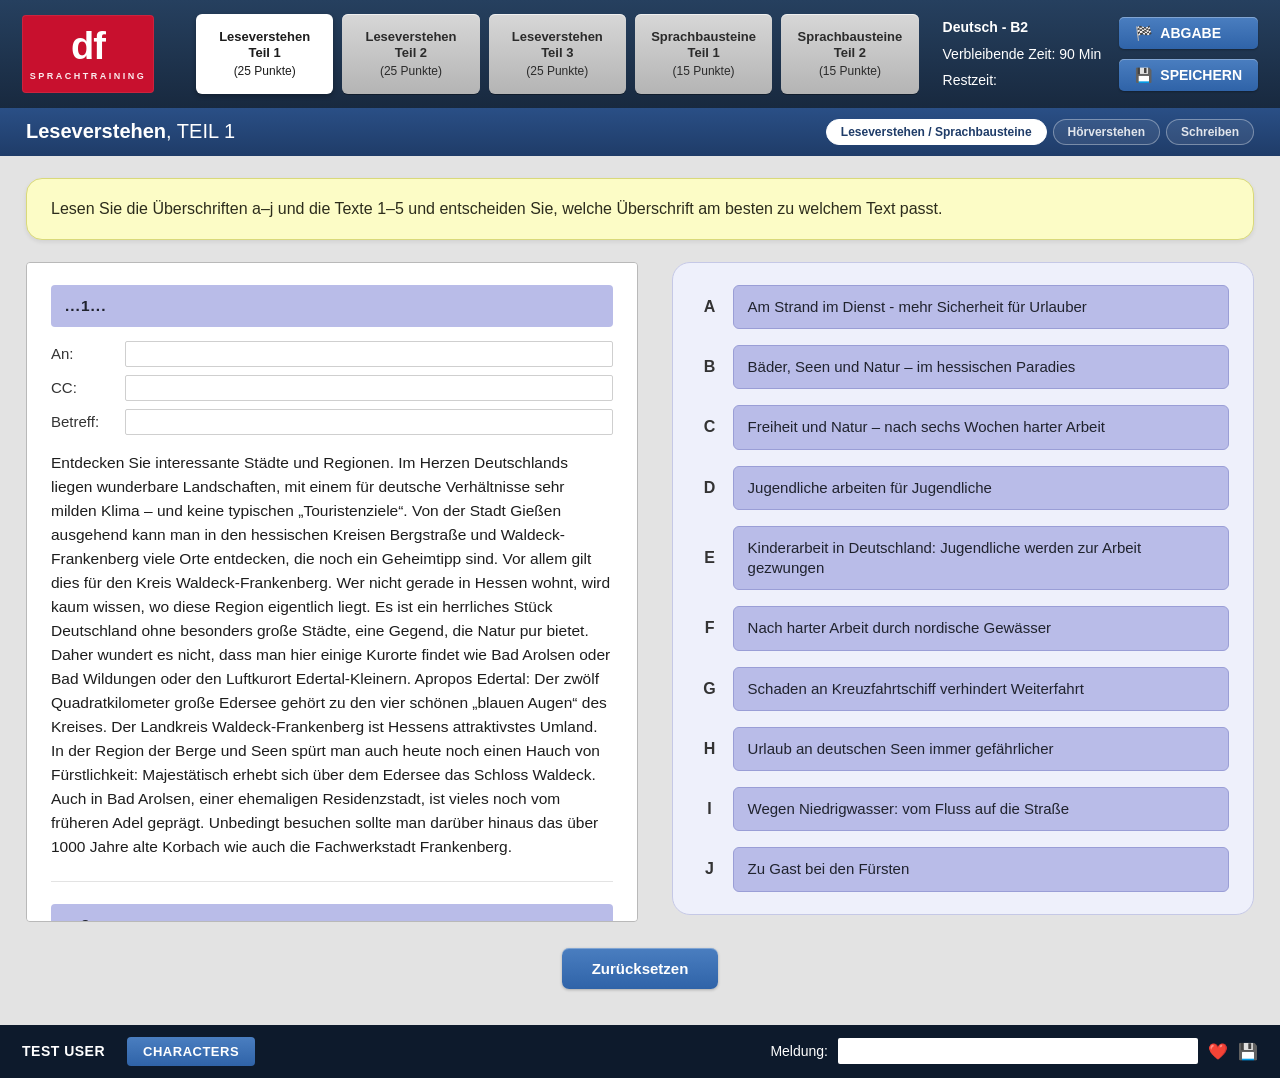
==== index.html @ 2624aeba "Telc B2 Prüfung — static exam UI Co-Authored-By: Claude Opus 4.8 (1M context) <noreply@anthropic.com" ====
<!DOCTYPE html>
<html lang="de">
<head>
  <meta charset="UTF-8">
  <meta name="viewport" content="width=device-width, initial-scale=1.0">
  <title>B2 Prüfung — Lese- & Hörverstehen, Sprachbausteine, Schreiben</title>
  <link rel="stylesheet" href="styles.css">
</head>
<body>
  <div class="app">

    <!-- ===== Header ===== -->
    <header class="header">
      <div class="brand" id="brand-slot"></div>
      <div id="audio-slot"></div>
      <nav class="tabs" id="tabs"></nav>
      <div class="meta">
        <div class="meta-info" id="meta-info"></div>
        <div class="meta-actions">
          <button class="btn"><span class="ico">🏁</span> ABGABE</button>
          <button class="btn"><span class="ico">💾</span> SPEICHERN</button>
        </div>
      </div>
    </header>

    <!-- ===== Section title bar ===== -->
    <div class="section-bar">
      <div id="section-title"></div>
      <div class="module-switch" id="module-switch"></div>
    </div>

    <!-- ===== Content ===== -->
    <main class="content">
      <div id="content-body"></div>
      <div class="work-footer" id="work-footer"></div>
    </main>

    <!-- ===== Footer ===== -->
    <footer class="footer">
      <span class="user" id="foot-user">TEST USER</span>
      <button class="btn-char">CHARACTERS</button>
      <div class="meldung">
        <span>Meldung:</span>
        <input type="text" aria-label="Meldung">
        <span class="foot-icons"><span>❤️</span><span>💾</span></span>
      </div>
    </footer>

  </div>

  <script src="data.js"></script>
  <script src="app.js"></script>
</body>
</html>
---- styles.css ----
/* ============================================================
   B2 Prüfung – Exam interface
   Faithful recreation of a telc-style B2 reading/language test UI
   ============================================================ */

:root {
  --c-header-1: #26405f;
  --c-header-2: #18293f;
  --c-section-1: #2a4f86;
  --c-section-2: #1f3c68;
  --c-footer: #0d1a2c;
  --c-content-bg: #e3e3e3;

  --c-tab-face-1: #d7d7d7;
  --c-tab-face-2: #b4b4b4;
  --c-tab-text: #2b2b2b;

  --c-instruction-bg: #fcfcc6;
  --c-instruction-border: #d9d97a;

  --c-card: #ffffff;
  --c-card-border: #b9b9b9;

  --c-panel-bg: #eef0fb;
  --c-panel-border: #c5c8e6;

  --c-option: #b9bce8;
  --c-option-border: #9a9ed6;
  --c-option-text: #20232e;

  --c-hover: #cdd0f0;
  --c-selected: #5cb85c;
  --c-selected-text: #ffffff;

  --c-btn-1: #4a7ec0;
  --c-btn-2: #2f63a8;

  --c-accent-red: #c8102e;

  --font: "Helvetica Neue", Helvetica, Arial, sans-serif;
}

* { box-sizing: border-box; }

html, body {
  margin: 0;
  padding: 0;
  background: var(--c-content-bg);
  font-family: var(--font);
  color: #1c1c1c;
  -webkit-font-smoothing: antialiased;
}

.app {
  display: flex;
  flex-direction: column;
  min-height: 100vh;
}

/* ---------- Header ---------- */
.header {
  display: flex;
  align-items: stretch;
  gap: 18px;
  padding: 14px 22px;
  background: linear-gradient(180deg, var(--c-header-1), var(--c-header-2));
  color: #fff;
}

.brand {
  flex: 0 0 auto;
  display: flex;
  align-items: center;
}

.logo {
  width: 132px;
  height: 78px;
  background: var(--c-accent-red);
  border-radius: 4px;
  display: flex;
  flex-direction: column;
  align-items: center;
  justify-content: center;
  line-height: 1;
  box-shadow: inset 0 0 0 1px rgba(255,255,255,0.08);
}
.logo .logo-mark {
  font-size: 38px;
  font-weight: 800;
  letter-spacing: -1px;
  color: #fff;
}
.logo .logo-sub {
  margin-top: 7px;
  font-size: 9px;
  font-weight: 600;
  letter-spacing: 2.5px;
  color: rgba(255,255,255,0.92);
}

/* ---------- Tabs ---------- */
.tabs {
  flex: 1 1 auto;
  display: flex;
  align-items: stretch;
  gap: 9px;
  padding: 0 6px;
}

.tab {
  position: relative;
  flex: 1 1 0;
  max-width: 150px;
  border: none;
  border-radius: 6px;
  padding: 9px 6px;
  background: linear-gradient(180deg, var(--c-tab-face-1), var(--c-tab-face-2));
  color: var(--c-tab-text);
  font-family: var(--font);
  font-size: 13px;
  font-weight: 700;
  line-height: 1.25;
  text-align: center;
  cursor: pointer;
  box-shadow: 0 1px 0 rgba(0,0,0,0.35), inset 0 1px 0 rgba(255,255,255,0.6);
  transition: filter 0.12s ease;
}
.tab:hover { filter: brightness(1.04); }
.tab .tab-points {
  display: block;
  font-weight: 400;
  font-size: 12px;
  margin-top: 2px;
}
.tab.is-active {
  background: #ffffff;
  color: #1c1c1c;
  box-shadow: 0 2px 5px rgba(0,0,0,0.3);
}
.tab .tab-check {
  position: absolute;
  bottom: 4px;
  right: 6px;
  width: 16px;
  height: 16px;
  border-radius: 50%;
  background: var(--c-selected);
  color: #fff;
  font-size: 11px;
  line-height: 16px;
  text-align: center;
  display: none;
}
.tab.is-done .tab-check { display: block; }

/* ---------- Exam meta ---------- */
.meta {
  flex: 0 0 auto;
  display: flex;
  align-items: center;
  gap: 18px;
}
.meta-info {
  font-size: 14px;
  line-height: 1.9;
  white-space: nowrap;
}
.meta-info strong { font-weight: 700; }
.meta-actions {
  display: flex;
  flex-direction: column;
  gap: 10px;
}

.btn {
  border: none;
  border-radius: 5px;
  padding: 8px 16px;
  font-family: var(--font);
  font-size: 14px;
  font-weight: 700;
  color: #fff;
  background: linear-gradient(180deg, var(--c-btn-1), var(--c-btn-2));
  box-shadow: inset 0 1px 0 rgba(255,255,255,0.3), 0 1px 2px rgba(0,0,0,0.3);
  cursor: pointer;
  display: inline-flex;
  align-items: center;
  gap: 8px;
  white-space: nowrap;
}
.btn:hover { filter: brightness(1.06); }
.btn .ico { font-size: 14px; }

/* ---------- Section title bar ---------- */
.section-bar {
  background: linear-gradient(180deg, var(--c-section-1), var(--c-section-2));
  color: #fff;
  padding: 11px 26px;
  display: flex;
  align-items: center;
  gap: 18px;
}
#section-title { font-size: 20px; font-weight: 700; white-space: nowrap; }
.section-bar .sub { font-weight: 400; }

/* module switcher (prototype convenience — not in the original chrome) */
.module-switch {
  margin-left: auto;
  display: flex;
  gap: 6px;
}
.mod-pill {
  border: 1px solid rgba(255,255,255,0.35);
  background: rgba(255,255,255,0.08);
  color: rgba(255,255,255,0.85);
  border-radius: 20px;
  padding: 5px 14px;
  font-family: var(--font);
  font-size: 12px;
  font-weight: 600;
  cursor: pointer;
  white-space: nowrap;
  transition: background 0.12s ease;
}
.mod-pill:hover { background: rgba(255,255,255,0.18); }
.mod-pill.is-active {
  background: #fff;
  color: var(--c-section-2);
  border-color: #fff;
}

/* ---------- Audio bar (Hörverstehen) ---------- */
.audio-player {
  display: flex;
  align-items: center;
  gap: 10px;
  background: #fff;
  border-radius: 30px;
  padding: 7px 16px;
  color: #333;
  font-size: 13px;
}
.audio-player .play {
  width: 22px; height: 22px; border-radius: 50%;
  background: #333; color: #fff; border: none; cursor: pointer;
  display: flex; align-items: center; justify-content: center; font-size: 11px;
}

/* ---------- Content ---------- */
.content {
  flex: 1 1 auto;
  padding: 22px 26px 36px;
}

.screen { display: none; }
.screen.is-active { display: block; }

.instruction {
  background: var(--c-instruction-bg);
  border: 1px solid var(--c-instruction-border);
  border-radius: 16px;
  padding: 18px 24px;
  margin-bottom: 22px;
  font-size: 16px;
  line-height: 1.5;
  color: #2c2c1c;
  box-shadow: 0 2px 4px rgba(0,0,0,0.08);
  max-width: 1480px;
}
.instruction p { margin: 0; }
.instruction p + p { margin-top: 8px; }
.instruction ul { margin: 8px 0 0; padding-left: 22px; }
.instruction li { margin-bottom: 3px; }

/* two-column work area */
.work {
  display: grid;
  grid-template-columns: minmax(0, 1.05fr) minmax(0, 1fr);
  gap: 34px;
  align-items: start;
  max-width: 1640px;
}

/* ---------- Reading panel (left) ---------- */
.reader {
  background: var(--c-card);
  border: 1px solid var(--c-card-border);
  border-radius: 4px;
  height: 660px;
  overflow-y: auto;
  padding: 22px 24px;
  font-size: 15.5px;
  line-height: 1.55;
  color: #1d1d1d;
}
.reader::-webkit-scrollbar { width: 14px; }
.reader::-webkit-scrollbar-thumb {
  background: #c4c4c4; border-radius: 7px; border: 3px solid #fff;
}
.reader p { margin: 0 0 14px; }
.reader p:last-child { margin-bottom: 0; }

/* email-style text block (Teil 1) */
.mail-head {
  background: var(--c-option);
  border-radius: 4px;
  padding: 9px 14px;
  font-weight: 700;
  color: #20232e;
  letter-spacing: 1px;
  margin-bottom: 14px;
  cursor: pointer;
  transition: background 0.12s ease, box-shadow 0.12s ease;
}
.mail-head:hover { background: var(--c-hover); }
.mail-head.is-active {
  background: var(--c-hover);
  box-shadow: 0 0 0 2px var(--c-btn-2);
  letter-spacing: 1px;
}
.mail-head.is-selected { background: var(--c-selected); color: #fff; letter-spacing: 0; font-weight: 600; }
.mail-head.is-selected .head-letter {
  display: inline-block;
  min-width: 20px;
  margin-right: 6px;
  padding: 1px 6px;
  border-radius: 4px;
  background: rgba(255,255,255,0.25);
  font-weight: 800;
}
.mail-fields {
  display: grid;
  grid-template-columns: 64px 1fr;
  gap: 8px 10px;
  margin-bottom: 16px;
}
.mail-fields label { font-size: 15px; color: #333; align-self: center; }
.mail-fields .field {
  border: 1px solid #cfcfcf;
  background: #fff;
  height: 26px;
  border-radius: 2px;
}
.mail-divider { border: 0; border-top: 1px solid #e3e3e3; margin: 22px 0; }

/* two-column reading text (Teil 2) */
.reader.cols .reader-cols {
  display: grid;
  grid-template-columns: 1fr 1fr;
  column-gap: 30px;
  align-items: start;
}
.reader h4 { margin: 0 0 10px; font-size: 16px; font-weight: 700; }

/* matching cards (Teil 3) */
.match-grid {
  display: grid;
  grid-template-columns: 1fr 1fr;
  gap: 16px;
}
.match-card {
  border: 1px solid #d0d0d0;
  border-radius: 3px;
  min-height: 150px;
  padding: 12px 14px;
  font-size: 13.5px;
  line-height: 1.5;
  background: #fff;
}
.match-card .tag {
  background: var(--c-option);
  border-radius: 4px;
  padding: 9px 12px;
  margin: -12px -14px 12px;
  font-size: 13.5px;
  color: #20232e;
}
.match-card .tag.empty { min-height: 38px; }
.match-card h5 { margin: 0 0 6px; font-size: 14px; font-weight: 700; }

/* ---------- Answer panel (right) ---------- */
.panel {
  background: var(--c-panel-bg);
  border: 1px solid var(--c-panel-border);
  border-radius: 18px;
  padding: 22px 24px;
}

/* lettered options (Teil 1) */
.opt-list { display: flex; flex-direction: column; gap: 16px; }
.opt {
  display: grid;
  grid-template-columns: 26px 1fr;
  align-items: center;
  gap: 10px;
}
.opt .opt-letter { font-size: 16px; font-weight: 700; color: #333; text-align: center; }
.opt .opt-box {
  background: var(--c-option);
  border: 1px solid var(--c-option-border);
  border-radius: 6px;
  padding: 11px 14px;
  font-size: 15px;
  color: var(--c-option-text);
  cursor: pointer;
  transition: background 0.12s ease;
  line-height: 1.35;
}
.opt .opt-box:hover { background: var(--c-hover); }
.opt .opt-box.is-selected { background: var(--c-selected); color: #fff; }

/* numbered MC questions (Teil 2) */
.q-list { display: flex; flex-direction: column; gap: 16px; }
.q-card {
  background: #fff;
  border: 1px solid var(--c-panel-border);
  border-radius: 14px;
  padding: 14px 18px;
  box-shadow: 0 1px 2px rgba(0,0,0,0.04);
}
.q-card .q-title { font-size: 15px; font-weight: 700; margin-bottom: 6px; }
.q-card .q-title .q-num { margin-right: 4px; }
.q-opt {
  display: flex;
  align-items: flex-start;
  gap: 9px;
  padding: 4px 0;
  cursor: pointer;
  font-size: 15px;
  line-height: 1.35;
}
.radio {
  flex: 0 0 auto;
  width: 16px; height: 16px;
  margin-top: 2px;
  border: 1px solid #8a8a9a;
  border-radius: 50%;
  background: #fff;
  display: inline-block;
  position: relative;
}
.q-opt.is-selected .radio,
.sit .radio.is-selected,
.row-opt.is-selected .radio { border-color: var(--c-btn-2); }
.q-opt.is-selected .radio::after,
.sit .radio.is-selected::after,
.row-opt.is-selected .radio::after {
  content: "";
  position: absolute;
  inset: 3px;
  border-radius: 50%;
  background: var(--c-btn-2);
}

/* situations (Teil 3) */
.sit-list { display: flex; flex-direction: column; gap: 14px; }
.sit {
  display: grid;
  grid-template-columns: 30px 34px 1fr;
  align-items: center;
  gap: 8px;
}
.sit .sit-num { font-size: 15px; font-weight: 700; text-align: right; }
.sit .sit-choice {
  display: flex; flex-direction: column; align-items: center; gap: 2px;
}
.sit .sit-choice .x { font-size: 12px; color: #555; cursor: pointer; }
.sit .radio { cursor: pointer; }
.sit .sit-box {
  background: var(--c-option);
  border: 1px solid var(--c-option-border);
  border-radius: 6px;
  padding: 9px 13px;
  font-size: 14px;
  color: var(--c-option-text);
  line-height: 1.3;
}

/* gap-fill radio grid (Sprachbausteine Teil 1) */
.sb1 { display: flex; flex-direction: column; }
.sb1-row {
  display: grid;
  grid-template-columns: 40px repeat(3, 1fr);
  align-items: center;
  gap: 6px;
  padding: 8px 6px;
  border-radius: 6px;
}
.sb1-row:hover { background: var(--c-hover); }
.sb1-row.is-active { background: #c3c6ee; }
.sb1-num {
  width: 30px; height: 30px;
  background: #16293f; color: #fff;
  border-radius: 50%;
  font-size: 14px; font-weight: 700;
  display: flex; align-items: center; justify-content: center;
}
.row-opt {
  display: flex; align-items: center; gap: 8px;
  cursor: pointer; font-size: 15px;
}

/* gap pills in reading text */
.gap {
  display: inline-block;
  min-width: 64px;
  background: #2a4063;
  color: #fff;
  border-radius: 5px;
  padding: 2px 12px;
  font-size: 14px;
  text-align: center;
  vertical-align: middle;
  margin: 0 2px;
}
.gap.placeholder {
  background: var(--c-option);
  color: #4a4a66;
  border: 1px solid var(--c-option-border);
}
.gap.is-selected { background: var(--c-selected); color: #fff; border-color: var(--c-selected); }

/* word bank (Sprachbausteine Teil 2) */
.bank { display: flex; flex-direction: column; gap: 12px; }
.bank-item {
  display: grid;
  grid-template-columns: 26px 1fr;
  align-items: center;
  gap: 10px;
}
.bank-item .bank-letter { font-size: 15px; font-weight: 700; color: #333; text-align: center; }
.bank-item .bank-box {
  background: var(--c-option);
  border: 1px solid var(--c-option-border);
  border-radius: 6px;
  padding: 9px 14px;
  font-size: 15px;
  font-weight: 700;
  letter-spacing: 0.5px;
  color: var(--c-option-text);
  cursor: pointer;
}
.bank-item .bank-box:hover { background: var(--c-hover); }
.bank-item .bank-box.is-used { opacity: 0.45; }

/* richtig/falsch table (Hörverstehen) */
.rf-wrap { max-width: 940px; margin: 0 auto; }
.rf-table { width: 100%; border-collapse: collapse; background: #fff; }
.rf-table th, .rf-table td {
  border: 1px solid #cfcfcf;
  padding: 12px 14px;
  font-size: 15px;
  vertical-align: middle;
}
.rf-table thead th {
  background: var(--c-section-2);
  color: #fff;
  font-size: 14px;
  letter-spacing: 1px;
}
.rf-table .rf-num { width: 56px; text-align: center; font-weight: 700; }
.rf-table .rf-pick { width: 90px; text-align: center; }
.rf-table .rf-pick .radio { cursor: pointer; }
.rf-table .rf-pick.is-selected .radio { border-color: var(--c-btn-2); }
.rf-table .rf-pick.is-selected .radio::after {
  content: ""; position: absolute; inset: 3px; border-radius: 50%; background: var(--c-btn-2);
}

/* writing (Schreiben) */
.write-grid { display: grid; grid-template-columns: 1fr 1fr; gap: 26px; max-width: 1640px; }
.write-task {
  background: #fff; border: 1px solid var(--c-card-border); border-radius: 12px;
  padding: 24px 26px; font-size: 15px; line-height: 1.55; height: 660px; overflow-y: auto;
}
.write-task h3 { margin: 0 0 16px; font-size: 19px; }
.write-task h4 { margin: 18px 0 8px; font-size: 15px; }
.write-area {
  background: #fff; border: 1px solid var(--c-card-border); border-radius: 12px;
  padding: 20px 22px; height: 660px; width: 100%; resize: none;
  font-family: var(--font); font-size: 16px; line-height: 1.6;
}

/* reset button */
.work-footer { display: flex; justify-content: center; margin: 26px 0 0; }
.btn-reset {
  background: linear-gradient(180deg, var(--c-btn-1), var(--c-btn-2));
  color: #fff; border: none; border-radius: 7px;
  padding: 12px 30px; font-size: 15px; font-weight: 700; cursor: pointer;
  box-shadow: inset 0 1px 0 rgba(255,255,255,0.3), 0 1px 3px rgba(0,0,0,0.25);
}
.btn-reset:hover { filter: brightness(1.06); }

/* ---------- Footer ---------- */
.footer {
  margin-top: auto;
  background: var(--c-footer);
  color: #fff;
  display: flex;
  align-items: center;
  gap: 22px;
  padding: 12px 22px;
  font-size: 14px;
}
.footer .user { font-weight: 700; letter-spacing: 0.5px; }
.footer .btn-char {
  background: linear-gradient(180deg, var(--c-btn-1), var(--c-btn-2));
  border: none; color: #fff; border-radius: 4px;
  padding: 7px 16px; font-size: 13px; font-weight: 700; letter-spacing: 0.5px; cursor: pointer;
}
.footer .meldung {
  margin-left: auto;
  display: flex; align-items: center; gap: 10px;
}
.footer .meldung input {
  width: 360px; height: 26px; border: none; border-radius: 2px; padding: 0 8px;
}
.footer .foot-icons { display: flex; gap: 10px; font-size: 16px; }

/* responsive */
@media (max-width: 1180px) {
  .work, .write-grid { grid-template-columns: 1fr; }
  .reader, .write-task, .write-area { height: auto; max-height: 540px; }
  .meta { flex-direction: column; align-items: flex-end; gap: 8px; }
}
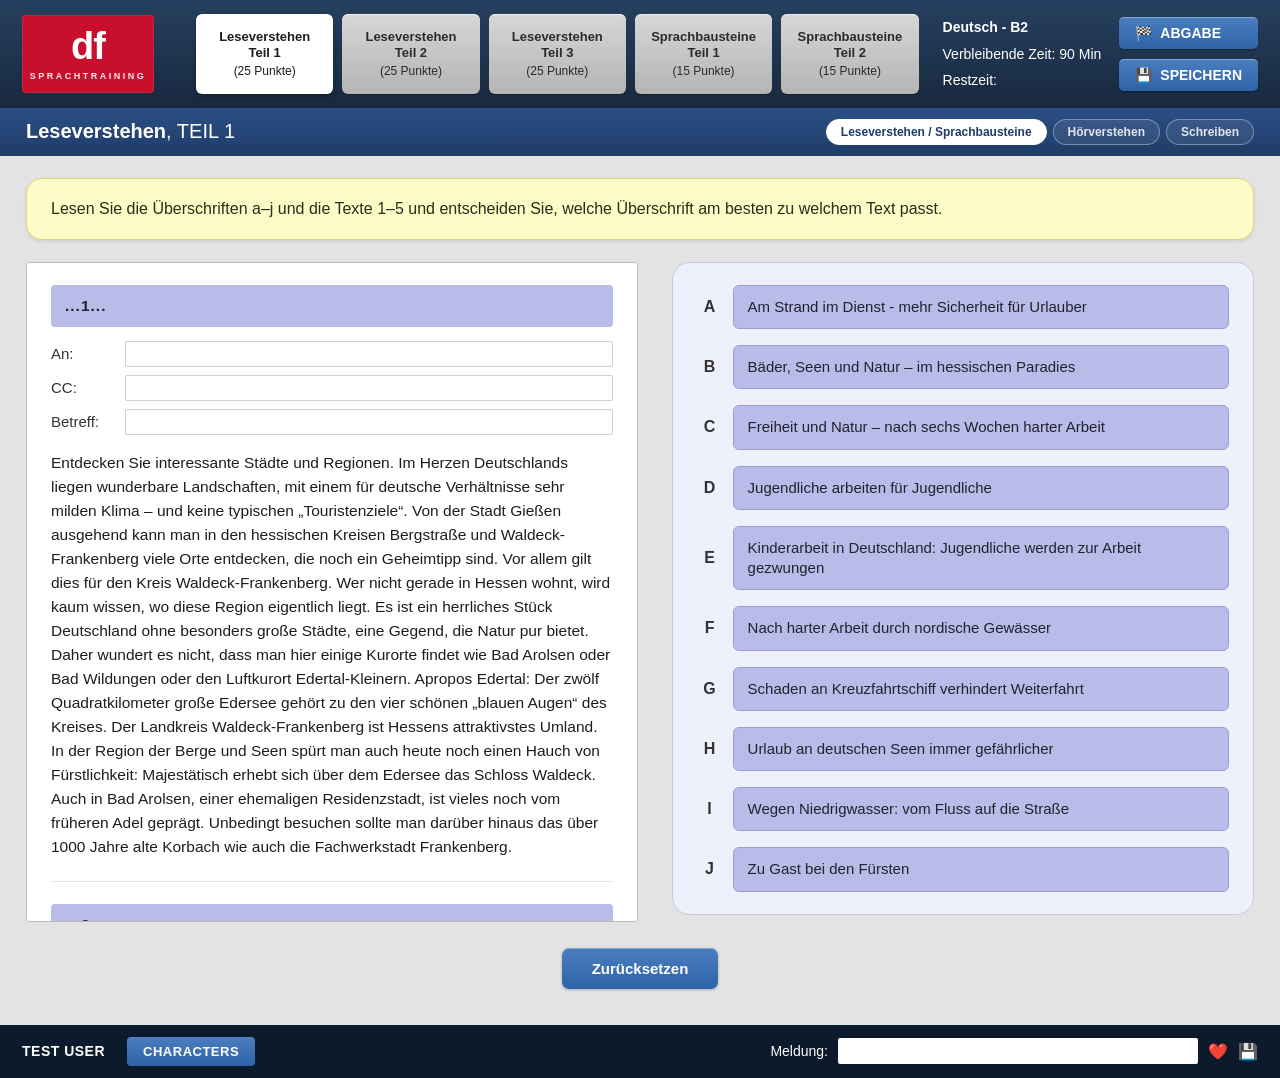
==== commit 9e5fea55: "Cache-bust assets (?v=2) + prevent horizontal overflow on mobile Co-Authored-By: Claude Opus 4.8 (1M" ====
--- a/index.html
+++ b/index.html
@@ -4,7 +4,7 @@
   <meta charset="UTF-8">
   <meta name="viewport" content="width=device-width, initial-scale=1.0">
   <title>B2 Prüfung — Lese- & Hörverstehen, Sprachbausteine, Schreiben</title>
-  <link rel="stylesheet" href="styles.css">
+  <link rel="stylesheet" href="styles.css?v=2">
 </head>
 <body>
   <div class="app">
@@ -48,7 +48,7 @@
 
   </div>
 
-  <script src="data.js"></script>
-  <script src="app.js"></script>
+  <script src="data.js?v=2"></script>
+  <script src="app.js?v=2"></script>
 </body>
 </html>
--- a/styles.css
+++ b/styles.css
@@ -49,12 +49,15 @@
   font-family: var(--font);
   color: #1c1c1c;
   -webkit-font-smoothing: antialiased;
+  -webkit-text-size-adjust: 100%;
+  overflow-x: hidden;            /* never let a stray wide element zoom the page out */
 }
 
 .app {
   display: flex;
   flex-direction: column;
   min-height: 100vh;
+  max-width: 100%;
 }
 
 /* ---------- Header ---------- */
@@ -623,3 +626,83 @@
   .reader, .write-task, .write-area { height: auto; max-height: 540px; }
   .meta { flex-direction: column; align-items: flex-end; gap: 8px; }
 }
+
+/* ---------- Tablet / phone (≤768px) ---------- */
+@media (max-width: 768px) {
+  /* header wraps instead of overflowing */
+  .header {
+    flex-wrap: wrap;
+    gap: 12px;
+    padding: 12px 14px;
+  }
+  .logo { width: 96px; height: 58px; }
+  .logo .logo-mark { font-size: 28px; }
+
+  /* tabs scroll horizontally so all parts stay reachable */
+  .tabs {
+    order: 3;
+    flex: 1 1 100%;
+    padding: 0;
+    gap: 6px;
+    overflow-x: auto;
+    -webkit-overflow-scrolling: touch;
+  }
+  .tab { flex: 0 0 auto; min-width: 110px; max-width: none; font-size: 12px; }
+
+  .meta {
+    flex-direction: row;
+    align-items: center;
+    flex-wrap: wrap;
+    gap: 10px;
+    margin-left: auto;
+  }
+  .meta-info { line-height: 1.4; }
+  .meta-actions { flex-direction: row; gap: 8px; }
+
+  /* section bar wraps */
+  .section-bar {
+    flex-wrap: wrap;
+    gap: 10px;
+    padding: 10px 14px;
+  }
+  #section-title { font-size: 17px; white-space: normal; }
+  .module-switch { margin-left: 0; flex-wrap: wrap; }
+
+  /* content padding */
+  .content { padding: 16px 14px 28px; }
+  .work { gap: 20px; }
+
+  /* collapse every inner two-column layout to one column */
+  .reader.cols .reader-cols,
+  .match-grid,
+  .write-grid { grid-template-columns: 1fr; }
+
+  .reader, .write-task, .write-area { max-height: none; height: auto; }
+  .write-area { min-height: 320px; }
+  .match-card { min-height: auto; }
+
+  .instruction { padding: 14px 16px; font-size: 15px; }
+  .panel { padding: 18px 16px; }
+
+  /* Sprachbausteine Teil 1: stack the 3 answer options */
+  .sb1-row { display: flex; flex-wrap: wrap; align-items: center; gap: 8px; }
+  .row-opt { flex: 1 1 100%; }
+
+  /* richtig/falsch table: tighter cells */
+  .rf-table th, .rf-table td { padding: 9px 8px; font-size: 14px; }
+
+  /* footer wraps; message input no longer fixed-360px */
+  .footer { flex-wrap: wrap; gap: 12px; padding: 12px 14px; }
+  .footer .meldung { margin-left: 0; flex: 1 1 100%; }
+  .footer .meldung input { width: 100%; flex: 1 1 auto; }
+}
+
+/* ---------- Small phone (≤480px) ---------- */
+@media (max-width: 480px) {
+  .meta-actions .btn { padding: 7px 12px; font-size: 13px; }
+  .tab { min-width: 96px; }
+  #section-title { font-size: 16px; }
+  .reader { font-size: 15px; padding: 16px 16px; }
+  .work { gap: 16px; }
+  .mail-fields { grid-template-columns: 56px 1fr; }
+}
